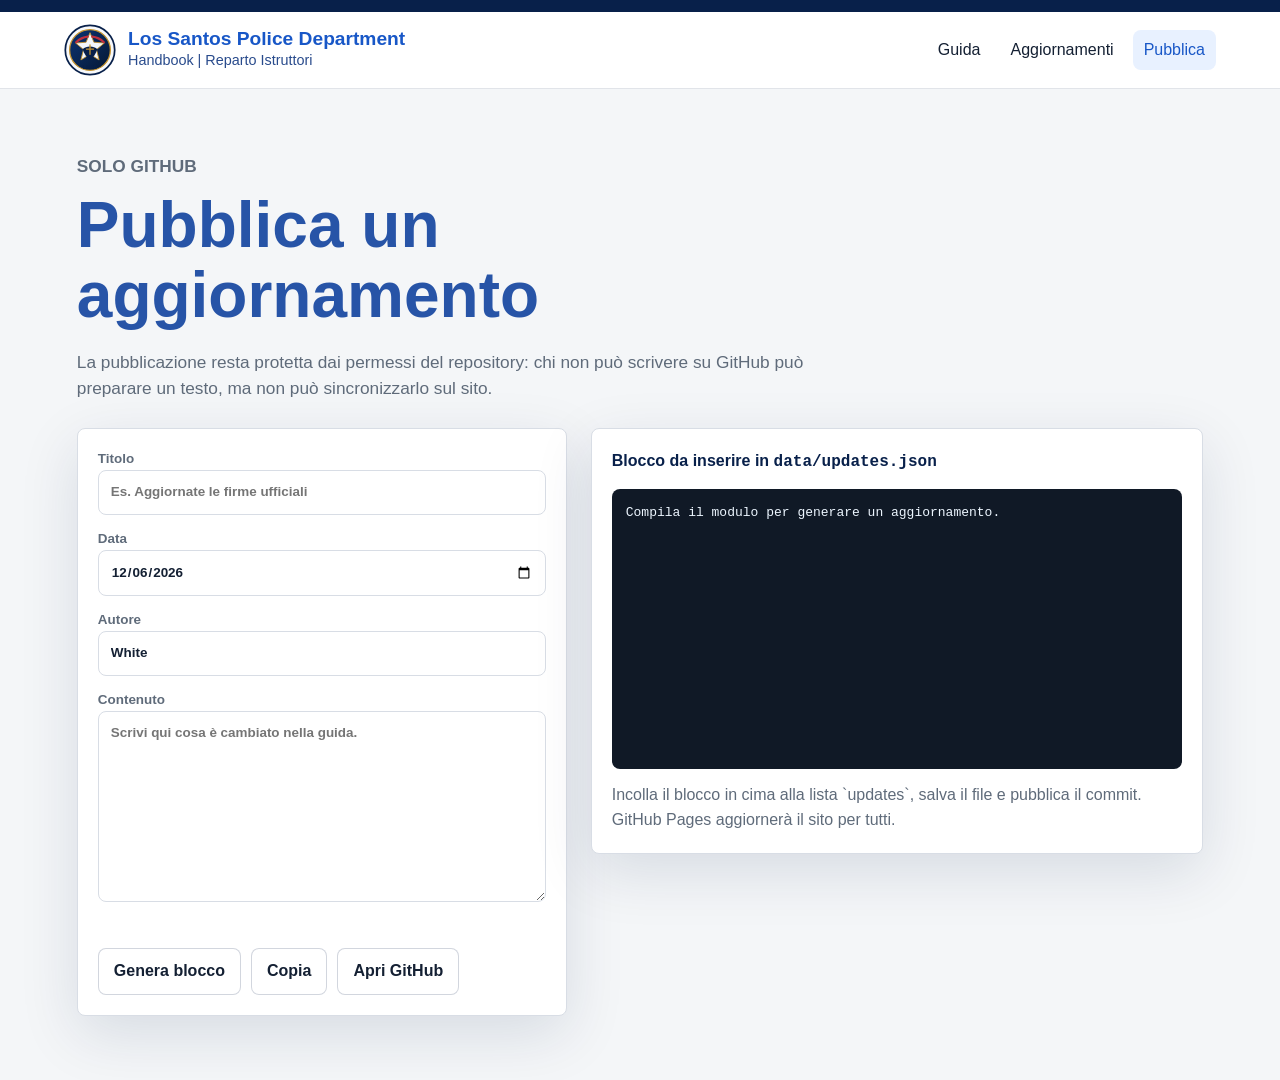
==== admin.html @ 07d066a7 "Create GitHub Pages guide site" ====
<!doctype html>
<html lang="it">
  <head>
    <meta charset="utf-8">
    <meta name="viewport" content="width=device-width, initial-scale=1">
    <meta name="theme-color" content="#08204a">
    <title>Pubblica aggiornamento | Guida Istruttori LSPD</title>
    <link rel="stylesheet" href="styles.css">
  </head>
  <body>
    <header class="topbar">
      <a class="brand" href="index.html#inizio" aria-label="Guida Istruttori LSPD">
        <img src="assets/lspd-seal.svg" alt="" width="52" height="52">
        <span>
          <strong>Los Santos Police Department</strong>
          <small>Handbook | Reparto Istruttori</small>
        </span>
      </a>
      <nav class="main-nav" aria-label="Navigazione principale">
        <a href="index.html#guida">Guida</a>
        <a href="index.html#aggiornamenti">Aggiornamenti</a>
        <a href="admin.html" aria-current="page">Pubblica</a>
      </nav>
    </header>

    <main class="admin-shell">
      <section class="admin-hero">
        <p class="eyebrow">Solo GitHub</p>
        <h1>Pubblica un aggiornamento</h1>
        <p>
          La pubblicazione resta protetta dai permessi del repository: chi non può scrivere
          su GitHub può preparare un testo, ma non può sincronizzarlo sul sito.
        </p>
      </section>

      <section class="admin-grid" aria-label="Editor aggiornamento">
        <form class="editor-panel" id="update-form">
          <label>
            Titolo
            <input name="title" required placeholder="Es. Aggiornate le firme ufficiali">
          </label>
          <label>
            Data
            <input name="date" type="date" required>
          </label>
          <label>
            Autore
            <input name="author" required value="White">
          </label>
          <label>
            Contenuto
            <textarea name="body" rows="8" required placeholder="Scrivi qui cosa è cambiato nella guida."></textarea>
          </label>
          <div class="form-actions">
            <button class="button button--primary" type="submit">Genera blocco</button>
            <button class="button" type="button" id="copy-json">Copia</button>
            <a class="button" id="github-edit-link" href="data/updates.json">Apri GitHub</a>
          </div>
        </form>

        <aside class="preview-panel">
          <h2>Blocco da inserire in <code>data/updates.json</code></h2>
          <pre id="json-preview">Compila il modulo per generare un aggiornamento.</pre>
          <p class="admin-note">
            Incolla il blocco in cima alla lista `updates`, salva il file e pubblica il commit.
            GitHub Pages aggiornerà il sito per tutti.
          </p>
        </aside>
      </section>
    </main>

    <script src="admin.js"></script>
  </body>
</html>
---- styles.css ----
:root {
  --ink: #142033;
  --muted: #5f6b7a;
  --line: #d8dde5;
  --navy: #08204a;
  --blue: #1857c7;
  --sky: #e8f1ff;
  --gold: #c6932d;
  --green: #567d46;
  --paper: #ffffff;
  --bg: #f4f6f8;
  --shadow: 0 18px 60px rgba(8, 32, 74, 0.12);
}

* {
  box-sizing: border-box;
}

html {
  scroll-behavior: smooth;
}

body {
  margin: 0;
  color: var(--ink);
  background: var(--bg);
  font-family: "Segoe UI", Arial, sans-serif;
  line-height: 1.55;
}

a {
  color: inherit;
}

.topbar {
  position: sticky;
  top: 0;
  z-index: 20;
  display: flex;
  align-items: center;
  justify-content: space-between;
  gap: 24px;
  padding: 12px clamp(18px, 5vw, 72px);
  background: rgba(255, 255, 255, 0.94);
  border-top: 12px solid var(--navy);
  border-bottom: 1px solid rgba(8, 32, 74, 0.12);
  backdrop-filter: blur(14px);
}

.brand {
  display: inline-flex;
  align-items: center;
  gap: 12px;
  min-width: 0;
  text-decoration: none;
}

.brand img {
  flex: 0 0 auto;
}

.brand strong,
.brand small {
  display: block;
}

.brand strong {
  color: var(--blue);
  font-size: clamp(0.98rem, 1.6vw, 1.2rem);
  line-height: 1.1;
}

.brand small {
  color: #294b8c;
  font-size: 0.9rem;
}

.main-nav {
  display: flex;
  align-items: center;
  gap: 8px;
  flex-wrap: wrap;
}

.main-nav a {
  padding: 8px 11px;
  color: var(--ink);
  text-decoration: none;
  border-radius: 8px;
}

.main-nav a:hover,
.main-nav a[aria-current="page"] {
  background: var(--sky);
  color: var(--blue);
}

.cover {
  display: grid;
  grid-template-columns: minmax(280px, 0.85fr) minmax(300px, 1fr);
  min-height: calc(100vh - 88px);
  align-items: center;
  gap: clamp(24px, 5vw, 72px);
  padding: clamp(32px, 6vw, 82px) clamp(18px, 7vw, 96px);
  background:
    linear-gradient(90deg, rgba(8, 32, 74, 0.06), rgba(255, 255, 255, 0)),
    var(--paper);
}

.cover__media {
  display: grid;
  place-items: center;
  min-height: 360px;
}

.cover__media img {
  width: min(100%, 560px);
  height: auto;
  filter: drop-shadow(0 28px 34px rgba(8, 32, 74, 0.22));
}

.cover__content {
  max-width: 680px;
}

.eyebrow {
  margin: 0 0 10px;
  color: var(--gold);
  font-weight: 800;
  letter-spacing: 0;
  text-transform: uppercase;
  font-size: 0.78rem;
}

h1,
h2,
h3,
p {
  overflow-wrap: anywhere;
}

h1 {
  margin: 0;
  color: var(--blue);
  font-size: clamp(2.6rem, 7vw, 5.3rem);
  line-height: 0.98;
  letter-spacing: 0;
}

.cover__content > p:not(.eyebrow) {
  max-width: 610px;
  margin: 24px 0 0;
  color: var(--muted);
  font-size: 1.14rem;
}

.cover__actions,
.form-actions {
  display: flex;
  align-items: center;
  gap: 10px;
  flex-wrap: wrap;
  margin-top: 26px;
}

.button,
button.button {
  display: inline-flex;
  align-items: center;
  justify-content: center;
  min-height: 42px;
  padding: 10px 15px;
  border: 1px solid rgba(8, 32, 74, 0.18);
  border-radius: 8px;
  color: var(--ink);
  background: var(--paper);
  font: inherit;
  font-weight: 700;
  text-decoration: none;
  cursor: pointer;
}

.button:hover {
  border-color: var(--blue);
  color: var(--blue);
}

.button--primary {
  border-color: var(--blue);
  background: var(--blue);
  color: white;
}

.button--primary:hover {
  background: #1248aa;
  color: white;
}

.status-strip {
  display: grid;
  grid-template-columns: repeat(3, 1fr);
  gap: 1px;
  padding: 1px;
  background: var(--line);
}

.status-strip div {
  padding: 18px clamp(18px, 5vw, 72px);
  background: #fbfcfe;
}

.status-strip span,
.signature-grid span {
  display: block;
  color: var(--muted);
  font-size: 0.82rem;
  font-weight: 700;
  text-transform: uppercase;
}

.status-strip strong {
  display: block;
  margin-top: 4px;
  color: var(--navy);
  font-size: 1.12rem;
}

.workspace {
  display: grid;
  grid-template-columns: minmax(230px, 290px) minmax(0, 1fr);
  gap: clamp(24px, 4vw, 46px);
  padding: clamp(28px, 5vw, 70px) clamp(18px, 6vw, 82px);
}

.toc {
  position: sticky;
  top: 104px;
  align-self: start;
  display: grid;
  gap: 18px;
}

.toc__tools {
  display: grid;
  gap: 8px;
}

label {
  color: var(--muted);
  font-size: 0.84rem;
  font-weight: 800;
}

input,
textarea {
  width: 100%;
  padding: 11px 12px;
  border: 1px solid var(--line);
  border-radius: 8px;
  color: var(--ink);
  background: white;
  font: inherit;
}

textarea {
  resize: vertical;
}

.toc nav {
  display: grid;
  gap: 5px;
}

.toc a {
  padding: 9px 11px;
  border-left: 3px solid transparent;
  color: var(--muted);
  text-decoration: none;
}

.toc a:hover,
.toc a.is-active {
  border-left-color: var(--gold);
  background: rgba(198, 147, 45, 0.09);
  color: var(--ink);
}

.icon-button {
  width: 48px;
  height: 42px;
  border: 1px solid rgba(8, 32, 74, 0.18);
  border-radius: 8px;
  background: white;
  color: var(--blue);
  font: inherit;
  font-weight: 900;
  cursor: pointer;
}

.guide-document {
  background: var(--paper);
  border: 1px solid var(--line);
  box-shadow: var(--shadow);
}

.document-header {
  display: flex;
  align-items: center;
  gap: 16px;
  padding: clamp(18px, 4vw, 34px) clamp(20px, 5vw, 56px) 18px;
  border-top: 10px solid var(--navy);
}

.document-header p {
  margin: 0;
  color: var(--blue);
  font-size: clamp(1.05rem, 2vw, 1.45rem);
  font-weight: 900;
}

.document-header span {
  display: block;
  color: #294b8c;
  font-size: clamp(0.96rem, 1.8vw, 1.14rem);
}

.guide-section {
  padding: clamp(24px, 5vw, 54px) clamp(20px, 5vw, 72px);
  border-top: 1px solid var(--line);
}

.guide-section[hidden] {
  display: none;
}

.guide-section h2,
.section-heading h2,
.admin-hero h1 {
  margin: 0 0 18px;
  color: #2754a7;
  font-size: clamp(1.5rem, 3vw, 2rem);
  line-height: 1.1;
  letter-spacing: 0;
}

.guide-section p {
  max-width: 820px;
  margin: 0 0 12px;
  color: #4f5764;
}

.guide-section ol {
  max-width: 820px;
  margin: 12px 0 0;
  color: #4f5764;
}

.guide-section li + li {
  margin-top: 8px;
}

.note {
  margin-top: 22px;
  padding-top: 12px;
  border-top: 1px solid var(--line);
  font-size: 0.86rem;
}

.signature-grid {
  display: grid;
  grid-template-columns: repeat(2, minmax(0, 1fr));
  gap: 24px;
  max-width: 720px;
}

.signature-grid div {
  padding: 20px 0 16px;
  border-bottom: 1px solid var(--ink);
}

.signature-grid strong {
  display: block;
  margin-top: 12px;
  color: var(--ink);
  font-family: "Segoe Script", "Brush Script MT", cursive;
  font-size: clamp(2rem, 6vw, 3.2rem);
  line-height: 1;
}

.updates-band {
  padding: clamp(34px, 6vw, 78px) clamp(18px, 6vw, 82px);
  background: #eef3f1;
}

.section-heading {
  max-width: 760px;
  margin-bottom: 24px;
}

.section-heading h2 {
  margin-bottom: 0;
}

.updates-list {
  display: grid;
  gap: 14px;
  max-width: 960px;
}

.update-card {
  padding: 18px;
  border: 1px solid rgba(86, 125, 70, 0.28);
  border-radius: 8px;
  background: white;
}

.update-card header {
  display: flex;
  justify-content: space-between;
  gap: 16px;
  align-items: start;
}

.update-card h3 {
  margin: 0;
  color: var(--navy);
  font-size: 1.12rem;
}

.update-card time {
  flex: 0 0 auto;
  color: var(--green);
  font-weight: 900;
}

.update-card p {
  margin: 10px 0 0;
  color: var(--muted);
}

.site-footer {
  display: flex;
  justify-content: space-between;
  gap: 16px;
  padding: 24px clamp(18px, 6vw, 82px);
  color: white;
  background: var(--navy);
}

.site-footer a {
  color: white;
  font-weight: 800;
}

.admin-shell {
  padding: clamp(28px, 5vw, 70px) clamp(18px, 6vw, 82px);
}

.admin-hero {
  max-width: 780px;
  margin-bottom: 26px;
}

.admin-hero h1 {
  font-size: clamp(2.2rem, 5vw, 4.4rem);
}

.admin-hero p {
  color: var(--muted);
  font-size: 1.08rem;
}

.admin-grid {
  display: grid;
  grid-template-columns: minmax(280px, 0.8fr) minmax(300px, 1fr);
  gap: 24px;
  align-items: start;
}

.editor-panel,
.preview-panel {
  display: grid;
  gap: 14px;
  padding: 20px;
  border: 1px solid var(--line);
  border-radius: 8px;
  background: white;
  box-shadow: var(--shadow);
}

.preview-panel h2 {
  margin: 0;
  color: var(--navy);
  font-size: 1rem;
}

pre {
  min-height: 280px;
  margin: 0;
  padding: 14px;
  overflow: auto;
  border-radius: 8px;
  background: #101926;
  color: #edf6ff;
  white-space: pre-wrap;
}

code {
  font-family: "Cascadia Code", Consolas, monospace;
}

.admin-note {
  margin: 0;
  color: var(--muted);
}

@media (max-width: 900px) {
  .topbar {
    position: static;
    align-items: flex-start;
    flex-direction: column;
  }

  .cover,
  .workspace,
  .admin-grid {
    grid-template-columns: 1fr;
  }

  .cover {
    min-height: auto;
  }

  .cover__media {
    min-height: 230px;
    order: 2;
  }

  .toc {
    position: static;
  }

  .status-strip,
  .signature-grid {
    grid-template-columns: 1fr;
  }
}

@media (max-width: 560px) {
  .main-nav {
    width: 100%;
  }

  .main-nav a {
    flex: 1 1 auto;
    text-align: center;
  }

  .document-header,
  .update-card header,
  .site-footer {
    flex-direction: column;
  }

  h1 {
    font-size: clamp(2.3rem, 15vw, 3.5rem);
  }
}

@media print {
  body {
    background: white;
  }

  .topbar,
  .toc,
  .cover,
  .status-strip,
  .updates-band,
  .site-footer {
    display: none;
  }

  .workspace {
    display: block;
    padding: 0;
  }

  .guide-document {
    border: 0;
    box-shadow: none;
  }

  .guide-section {
    break-inside: avoid;
  }
}
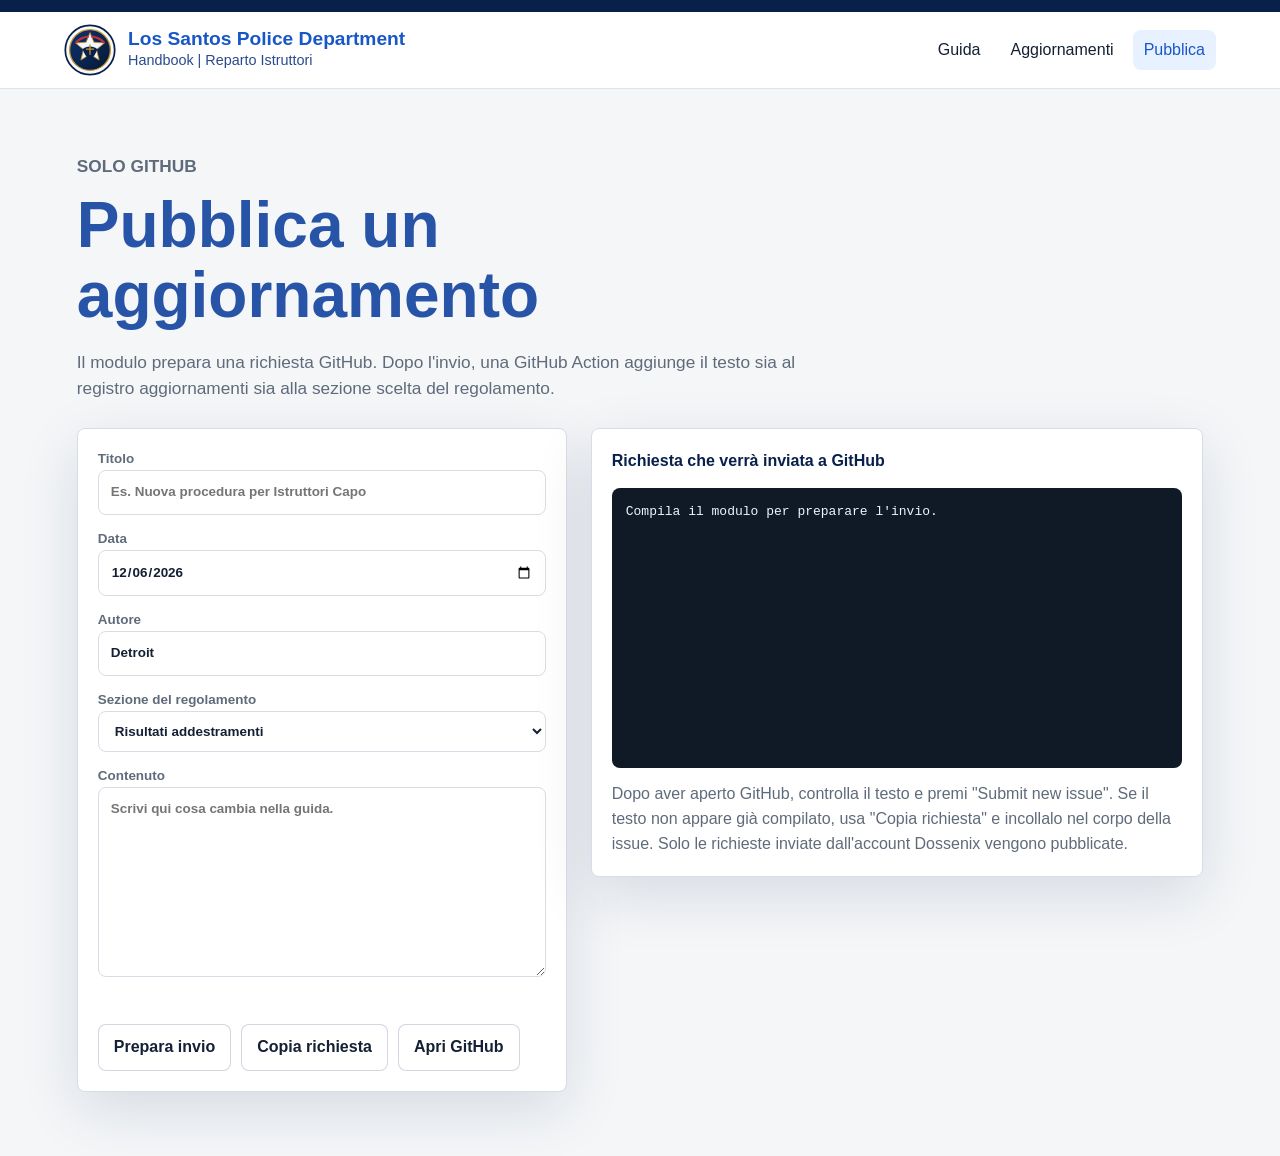
==== commit c9e52d47: "Automate guide update publishing" ====
--- a/admin.html
+++ b/admin.html
@@ -28,8 +28,8 @@
         <p class="eyebrow">Solo GitHub</p>
         <h1>Pubblica un aggiornamento</h1>
         <p>
-          La pubblicazione resta protetta dai permessi del repository: chi non può scrivere
-          su GitHub può preparare un testo, ma non può sincronizzarlo sul sito.
+          Il modulo prepara una richiesta GitHub. Dopo l'invio, una GitHub Action aggiunge
+          il testo sia al registro aggiornamenti sia alla sezione scelta del regolamento.
         </p>
       </section>
 
@@ -37,7 +37,7 @@
         <form class="editor-panel" id="update-form">
           <label>
             Titolo
-            <input name="title" required placeholder="Es. Aggiornate le firme ufficiali">
+            <input name="title" required placeholder="Es. Nuova procedura per Istruttori Capo">
           </label>
           <label>
             Data
@@ -45,25 +45,37 @@
           </label>
           <label>
             Autore
-            <input name="author" required value="White">
+            <input name="author" required value="Detroit">
+          </label>
+          <label>
+            Sezione del regolamento
+            <select name="section" required>
+              <option value="risultati" selected>Risultati addestramenti</option>
+              <option value="prenotazione">Prenotazione addestramenti</option>
+              <option value="recluta-agente">Addestramento Recluta -> Agente</option>
+              <option value="agente-agente-ii">Addestramento Agente -> Agente II</option>
+              <option value="introduzione">Introduzione</option>
+              <option value="firme">Firme</option>
+            </select>
           </label>
           <label>
             Contenuto
-            <textarea name="body" rows="8" required placeholder="Scrivi qui cosa è cambiato nella guida."></textarea>
+            <textarea name="body" rows="8" required placeholder="Scrivi qui cosa cambia nella guida."></textarea>
           </label>
           <div class="form-actions">
-            <button class="button button--primary" type="submit">Genera blocco</button>
-            <button class="button" type="button" id="copy-json">Copia</button>
-            <a class="button" id="github-edit-link" href="data/updates.json">Apri GitHub</a>
+            <button class="button button--primary" type="submit">Prepara invio</button>
+            <button class="button" type="button" id="copy-json">Copia richiesta</button>
+            <a class="button" id="github-edit-link" href="https://github.com/Dossenix/Guida-Istruttori/issues/new">Apri GitHub</a>
           </div>
         </form>
 
         <aside class="preview-panel">
-          <h2>Blocco da inserire in <code>data/updates.json</code></h2>
-          <pre id="json-preview">Compila il modulo per generare un aggiornamento.</pre>
+          <h2>Richiesta che verrà inviata a GitHub</h2>
+          <pre id="json-preview">Compila il modulo per preparare l'invio.</pre>
           <p class="admin-note">
-            Incolla il blocco in cima alla lista `updates`, salva il file e pubblica il commit.
-            GitHub Pages aggiornerà il sito per tutti.
+            Dopo aver aperto GitHub, controlla il testo e premi "Submit new issue".
+            Se il testo non appare già compilato, usa "Copia richiesta" e incollalo nel corpo della issue.
+            Solo le richieste inviate dall'account Dossenix vengono pubblicate.
           </p>
         </aside>
       </section>
--- a/styles.css
+++ b/styles.css
@@ -252,6 +252,7 @@
 }
 
 input,
+select,
 textarea {
   width: 100%;
   padding: 11px 12px;
@@ -359,6 +360,29 @@
   margin-top: 8px;
 }
 
+.guide-addition {
+  max-width: 820px;
+  margin-top: 24px;
+  padding-top: 18px;
+  border-top: 1px solid var(--line);
+}
+
+.guide-addition h3 {
+  margin: 0 0 6px;
+  color: var(--navy);
+  font-size: 1.05rem;
+}
+
+.guide-addition__meta {
+  color: var(--green);
+  font-size: 0.86rem;
+  font-weight: 800;
+}
+
+.guide-addition__body {
+  white-space: pre-line;
+}
+
 .note {
   margin-top: 22px;
   padding-top: 12px;
@@ -436,6 +460,7 @@
 .update-card p {
   margin: 10px 0 0;
   color: var(--muted);
+  white-space: pre-line;
 }
 
 .site-footer {
